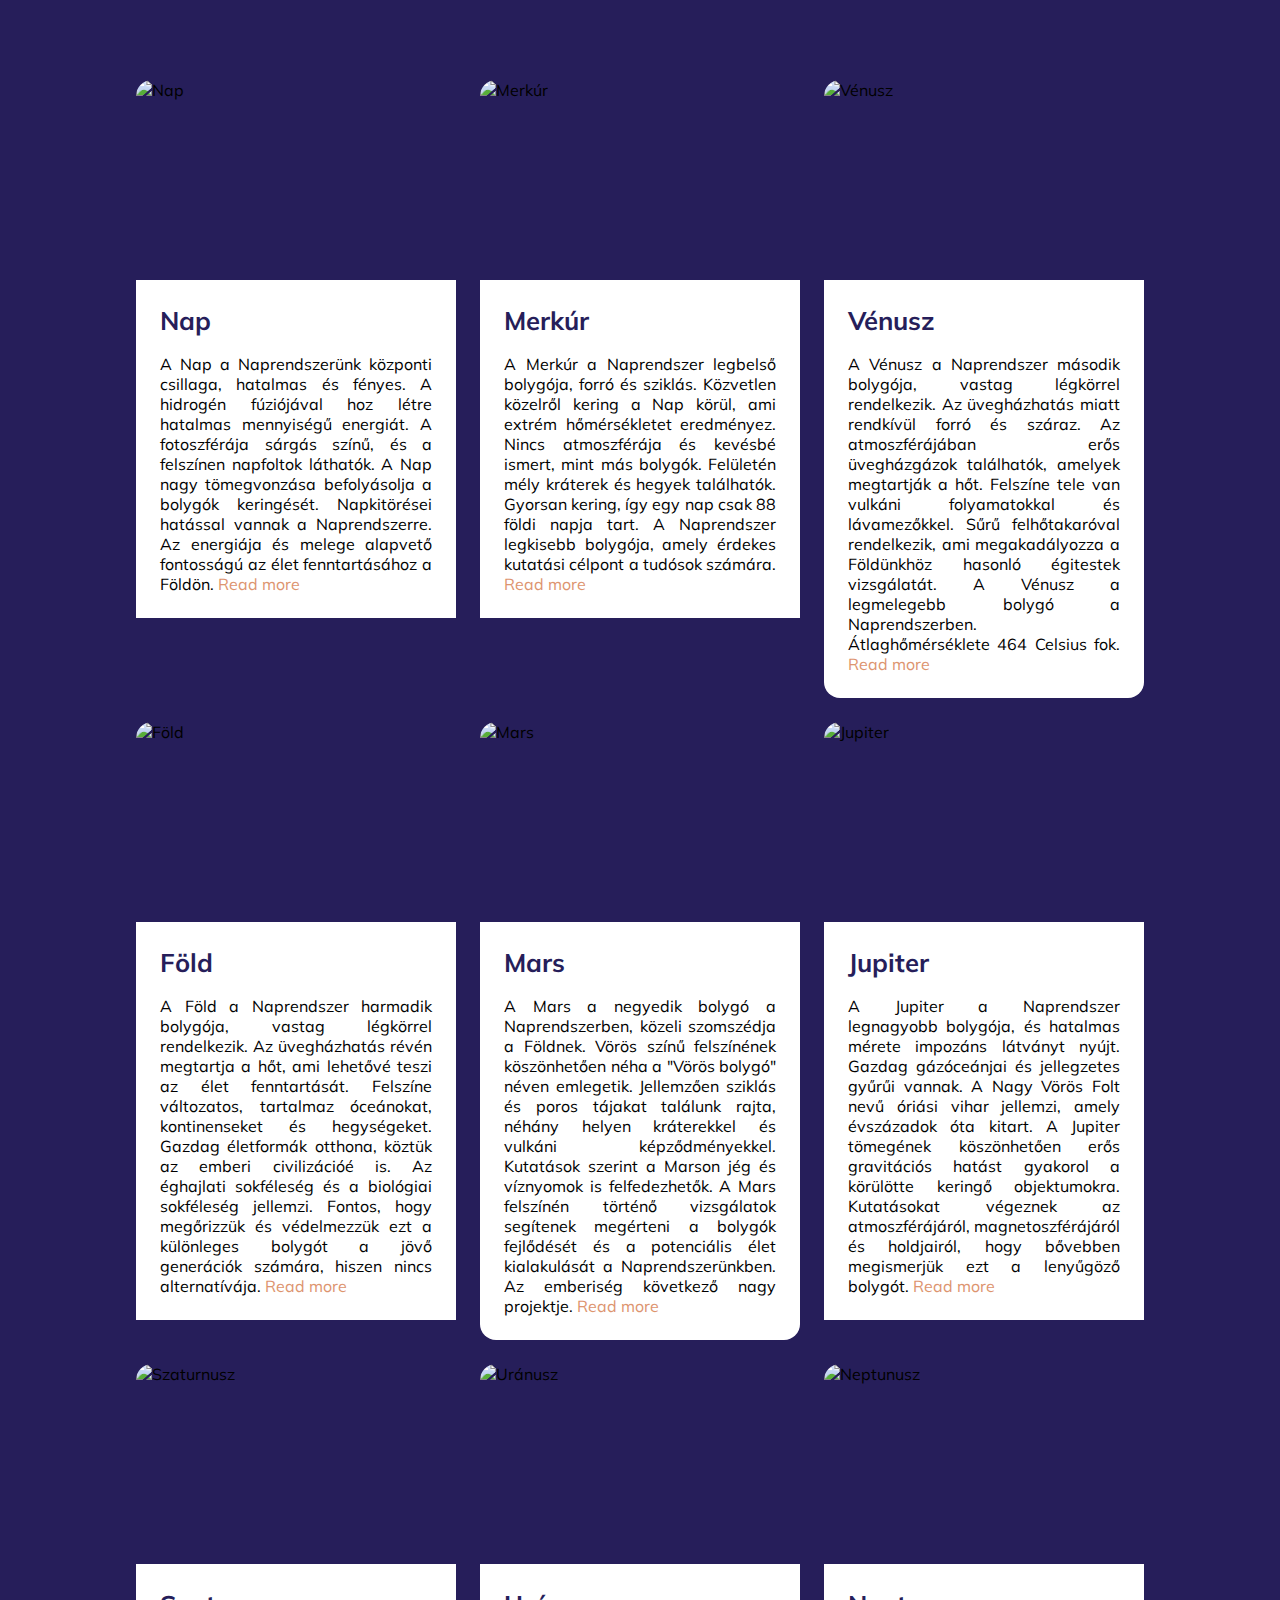
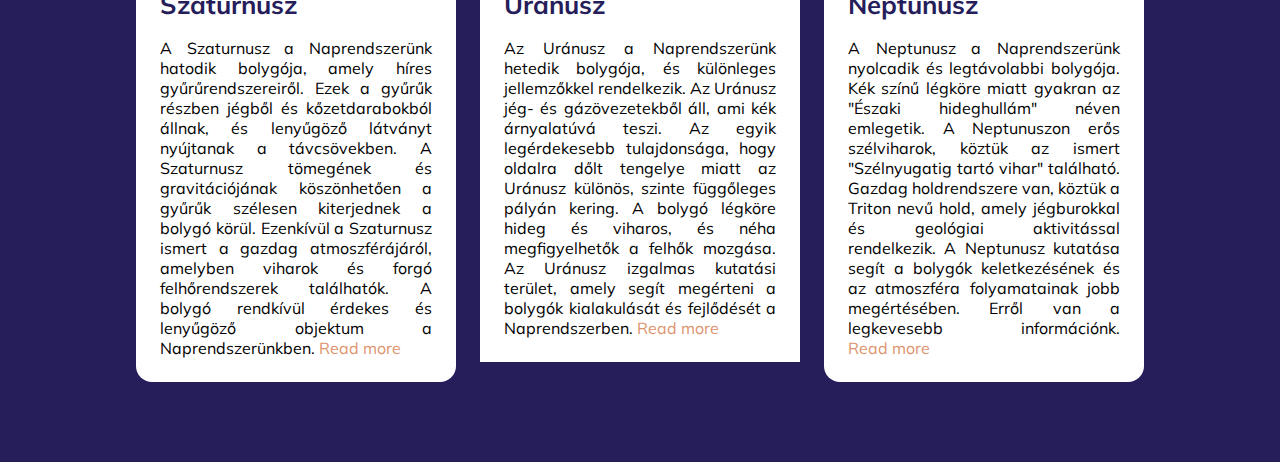
==== index.html @ 2b36724f "Create index.html" ====
<!DOCTYPE html>
<html>
    <header>
        <title>Solar system</title>
        <link rel="stylesheet" href="style.css">
    </header>
    <body>
        <span class="background">
            <span class="centering">
                <section class="articles">
                    <article>
                        <figure>
                            <img
                                src="https://kep.index.hu/1/0/3883/38835/388352/38835281_99ce56747b6bdeb3f0a0439a577ebcbc_wm.jpg"
                                alt="Nap"
                                title="Preview"
                            />
                        </figure>
                        <div class="article-preview">
                            <h2>Nap</h2>
                            <p>
                                A Nap a Naprendszerünk központi csillaga, hatalmas és fényes. A hidrogén fúziójával hoz létre hatalmas mennyiségű energiát. A fotoszférája sárgás színű, és a felszínen napfoltok láthatók. A Nap nagy tömegvonzása befolyásolja a bolygók keringését. Napkitörései hatással vannak a Naprendszerre. Az energiája és melege alapvető fontosságú az élet fenntartásához a Földön.
 
                                <a href="#" class="read-more" title="Read More">
                                    Read more
                                </a>
                            </p>
                        </div>
                    </article>
                    <article>            
                        <figure>
                            <img
                                src="https://assets.4cdn.hu/kraken/7HczKdoTURu61IeyUs.jpeg"
                                alt="Merkúr"
                                title="Preview"
                            />
                        </figure>
                        <div class="article-preview">
                            <h2>Merkúr</h2>
                            <p>
                                A Merkúr a Naprendszer legbelső bolygója, forró és sziklás. Közvetlen közelről kering a Nap körül, ami extrém hőmérsékletet eredményez. Nincs atmoszférája és kevésbé ismert, mint más bolygók. Felületén mély kráterek és hegyek találhatók. Gyorsan kering, így egy nap csak 88 földi napja tart. A Naprendszer legkisebb bolygója, amely érdekes kutatási célpont a tudósok számára.
                                <a href="#" class="read-more" title="Read More">
                                    Read more
                                </a>
                            </p>
                        </div>
                    </article>
                    <!-- more cards here  -->


                    
                    <article>
                        <figure>
                            <img
                                src="https://www.csillagaszat.hu/wp-content/uploads/2019/12/Venus20191211-16.jpg"
                                alt="Vénusz"
                                title="Preview"
                            />
                        </figure>
                        <div class="article-preview">
                            <h2>Vénusz</h2>
                            <p>
                                A Vénusz a Naprendszer második bolygója, vastag légkörrel rendelkezik. Az üvegházhatás miatt rendkívül forró és száraz. Az atmoszférájában erős üvegházgázok találhatók, amelyek megtartják a hőt. Felszíne tele van vulkáni folyamatokkal és lávamezőkkel. Sűrű felhőtakaróval rendelkezik, ami megakadályozza a Földünkhöz hasonló égitestek vizsgálatát. A Vénusz a legmelegebb bolygó a Naprendszerben. Átlaghőmérséklete 464 Celsius fok.
                                <a href="#" class="read-more">
                                    Read more
                                </a>
                            </p>
                        </div>
                    </article>

                    <article>
                        <figure>
                            <img
                                src="https://media.cnn.com/api/v1/images/stellar/prod/220805024945-01-earth-shortest-day-rotation.jpg?c=original"
                                alt="Föld"
                                title="Preview"
                            />
                        </figure>
                        <div class="article-preview">
                            <h2>Föld</h2>
                            <p>
                                A Föld a Naprendszer harmadik bolygója, vastag légkörrel rendelkezik. Az üvegházhatás révén megtartja a hőt, ami lehetővé teszi az élet fenntartását. Felszíne változatos, tartalmaz óceánokat, kontinenseket és hegységeket. Gazdag életformák otthona, köztük az emberi civilizációé is. Az éghajlati sokféleség és a biológiai sokféleség jellemzi. Fontos, hogy megőrizzük és védelmezzük ezt a különleges bolygót a jövő generációk számára, hiszen nincs alternatívája.                                <a href="#" class="read-more">
                                    Read more
                                </a>
                            </p>
                        </div>
                    </article>
                    <article>            
                        <figure>
                            <img
                                src="https://hamuesgyemant.hu/media-library/image.jpg?id=27511304"
                                alt="Mars"
                                title="Preview"
                            />
                        </figure>
                        <div class="article-preview">
                            <h2>Mars</h2>
                            <p>
                                A Mars a negyedik bolygó a Naprendszerben, közeli szomszédja a Földnek. Vörös színű felszínének köszönhetően néha a "Vörös bolygó" néven emlegetik. Jellemzően sziklás és poros tájakat találunk rajta, néhány helyen kráterekkel és vulkáni képződményekkel. Kutatások szerint a Marson jég és víznyomok is felfedezhetők. A Mars felszínén történő vizsgálatok segítenek megérteni a bolygók fejlődését és a potenciális élet kialakulását a Naprendszerünkben. Az emberiség következő nagy projektje.
                                <a href="#" class="read-more">
                                    Read more
                                </a>
                            </p>
                        </div>
                    </article>
                    <article>
                        <figure>
                            <img
                                src="https://cdn.trt.net.tr/images/xlarge/rectangle/d4ff/4411/5c77/58ee3030bc3f9.jpg?time=1686611721"
                                alt="Jupiter"
                                title="Preview"
                            />
                        </figure>
                        <div class="article-preview">
                            <h2>Jupiter</h2>
                            <p>
                                A Jupiter a Naprendszer legnagyobb bolygója, és hatalmas mérete impozáns látványt nyújt. Gazdag gázóceánjai és jellegzetes gyűrűi vannak. A Nagy Vörös Folt nevű óriási vihar jellemzi, amely évszázadok óta kitart. A Jupiter tömegének köszönhetően erős gravitációs hatást gyakorol a körülötte keringő objektumokra. Kutatásokat végeznek az atmoszférájáról, magnetoszférájáról és holdjairól, hogy bővebben megismerjük ezt a lenyűgöző bolygót.
                                <a href="#" class="read-more">
                                    Read more
                                </a>
                            </p>
                        </div>
                    </article>
                    <article>
                        <figure>
                            <img
                                src="https://www.funkidslive.com/wp-content/uploads/2022/10/2w-qwac0mzi.jpg"
                                alt="Szaturnusz"
                                title="Preview"
                            />
                        </figure>
                        <div class="article-preview">
                            <h2>Szaturnusz</h2>
                            <p>
                                A Szaturnusz a Naprendszerünk hatodik bolygója, amely híres gyűrűrendszereiről. Ezek a gyűrűk részben jégből és kőzetdarabokból állnak, és lenyűgöző látványt nyújtanak a távcsövekben. A Szaturnusz tömegének és gravitációjának köszönhetően a gyűrűk szélesen kiterjednek a bolygó körül. Ezenkívül a Szaturnusz ismert a gazdag atmoszférájáról, amelyben viharok és forgó felhőrendszerek találhatók. A bolygó rendkívül érdekes és lenyűgöző objektum a Naprendszerünkben.
                                <a href="#" class="read-more">
                                    Read more
                                </a>
                            </p>
                        </div>
                    </article>
                    <article>            
                        <figure>
                            <img
                                src="https://static01.nyt.com/images/2020/04/07/science/27OBS-URANUS/27TB-URANUS-superJumbo.jpg"
                                alt="Uránusz"
                                title="Preview"
                            />
                        </figure>
                        <div class="article-preview">
                            <h2>Uránusz</h2>
                            <p>
                                Az Uránusz a Naprendszerünk hetedik bolygója, és különleges jellemzőkkel rendelkezik. Az Uránusz jég- és gázövezetekből áll, ami kék árnyalatúvá teszi. Az egyik legérdekesebb tulajdonsága, hogy oldalra dőlt tengelye miatt az Uránusz különös, szinte függőleges pályán kering. A bolygó légköre hideg és viharos, és néha megfigyelhetők a felhők mozgása. Az Uránusz izgalmas kutatási terület, amely segít megérteni a bolygók kialakulását és fejlődését a Naprendszerben.
                                <a href="#" class="read-more">
                                    Read more
                                </a>
                            </p>
                        </div>
                    </article>
                    <article>
                        <figure>
                            <img
                                src="https://media.wired.com/photos/5d04045bde1abfe4e801d054/16:9/w_2127,h_1196,c_limit/Science-Neptune-FA-PIA01492_orig.jpg"
                                alt="Neptunusz"
                                title="Preview"
                            />
                        </figure>
                        <div class="article-preview">
                            <h2>Neptunusz</h2>
                            <p>
                                A Neptunusz a Naprendszerünk nyolcadik és legtávolabbi bolygója. Kék színű légköre miatt gyakran az "Északi hideghullám" néven emlegetik. A Neptunuszon erős szélviharok, köztük az ismert "Szélnyugatig tartó vihar" található. Gazdag holdrendszere van, köztük a Triton nevű hold, amely jégburokkal és geológiai aktivitással rendelkezik. A Neptunusz kutatása segít a bolygók keletkezésének és az atmoszféra folyamatainak jobb megértésében. Erről van a legkevesebb információnk.                                 <a href="#" class="read-more">
                                    Read more
                                </a>
                            </p>
                        </div>
                    </article>


                </section>
            </span>
        </span>
      <style>

        @import url('https://fonts.googleapis.com/css2?family=Mulish&display=swap');

:root {
    --primary: #DD946F ;
    --secondary: #261E5A;
}

* {
    margin: 0;
    padding: 0;
    box-sizing: border-box;
    font-family: Mulish;
    text-align: justify;
}

body {
    background-color: var(--secondary);
}

.background {
    width: 100%;
    display: flex;
    justify-content: center;
    align-items: start;
    padding: 80px 32px;
}
 
.articles {
    display: flex;
    flex-wrap: wrap;
    margin: 0 auto;
    justify-content: center;
    max-width: 1200px;
    gap: 24px;
}
 
.articles article {
    max-width: 320px;
    cursor: pointer;
    position: relative;
    display: block;
    transition: all 0.4s ease-in-out;
    overflow: hidden;
    border-radius: 16px;
}

.articles article a {
    display: inline-flex;
    color: var(--primary);
    text-decoration: none;
}


.articles article h2 {
    margin: 0 0 18px 0;
    font-size: 1.6rem;
    color: var(--secondary);
    transition: color 0.3s ease-out;
}
  
  
.articles article img {
    max-width: 100%;
    transform-origin: center;
    transition: transform 0.4s ease-in-out;
}
  
.article-preview {
    padding: 24px;
    background: white;
}

.articles figure {
    width: 100%;
    height: 200px;
    overflow: hidden;
}

.articles figure img {
    height: 100%;
    aspect-ratio: 16 / 9;
    overflow: hidden;
    object-fit: cover;
}

.articles article:hover img {
    transform: scale(1.5); 
}
      </style>
    </body>
</html>
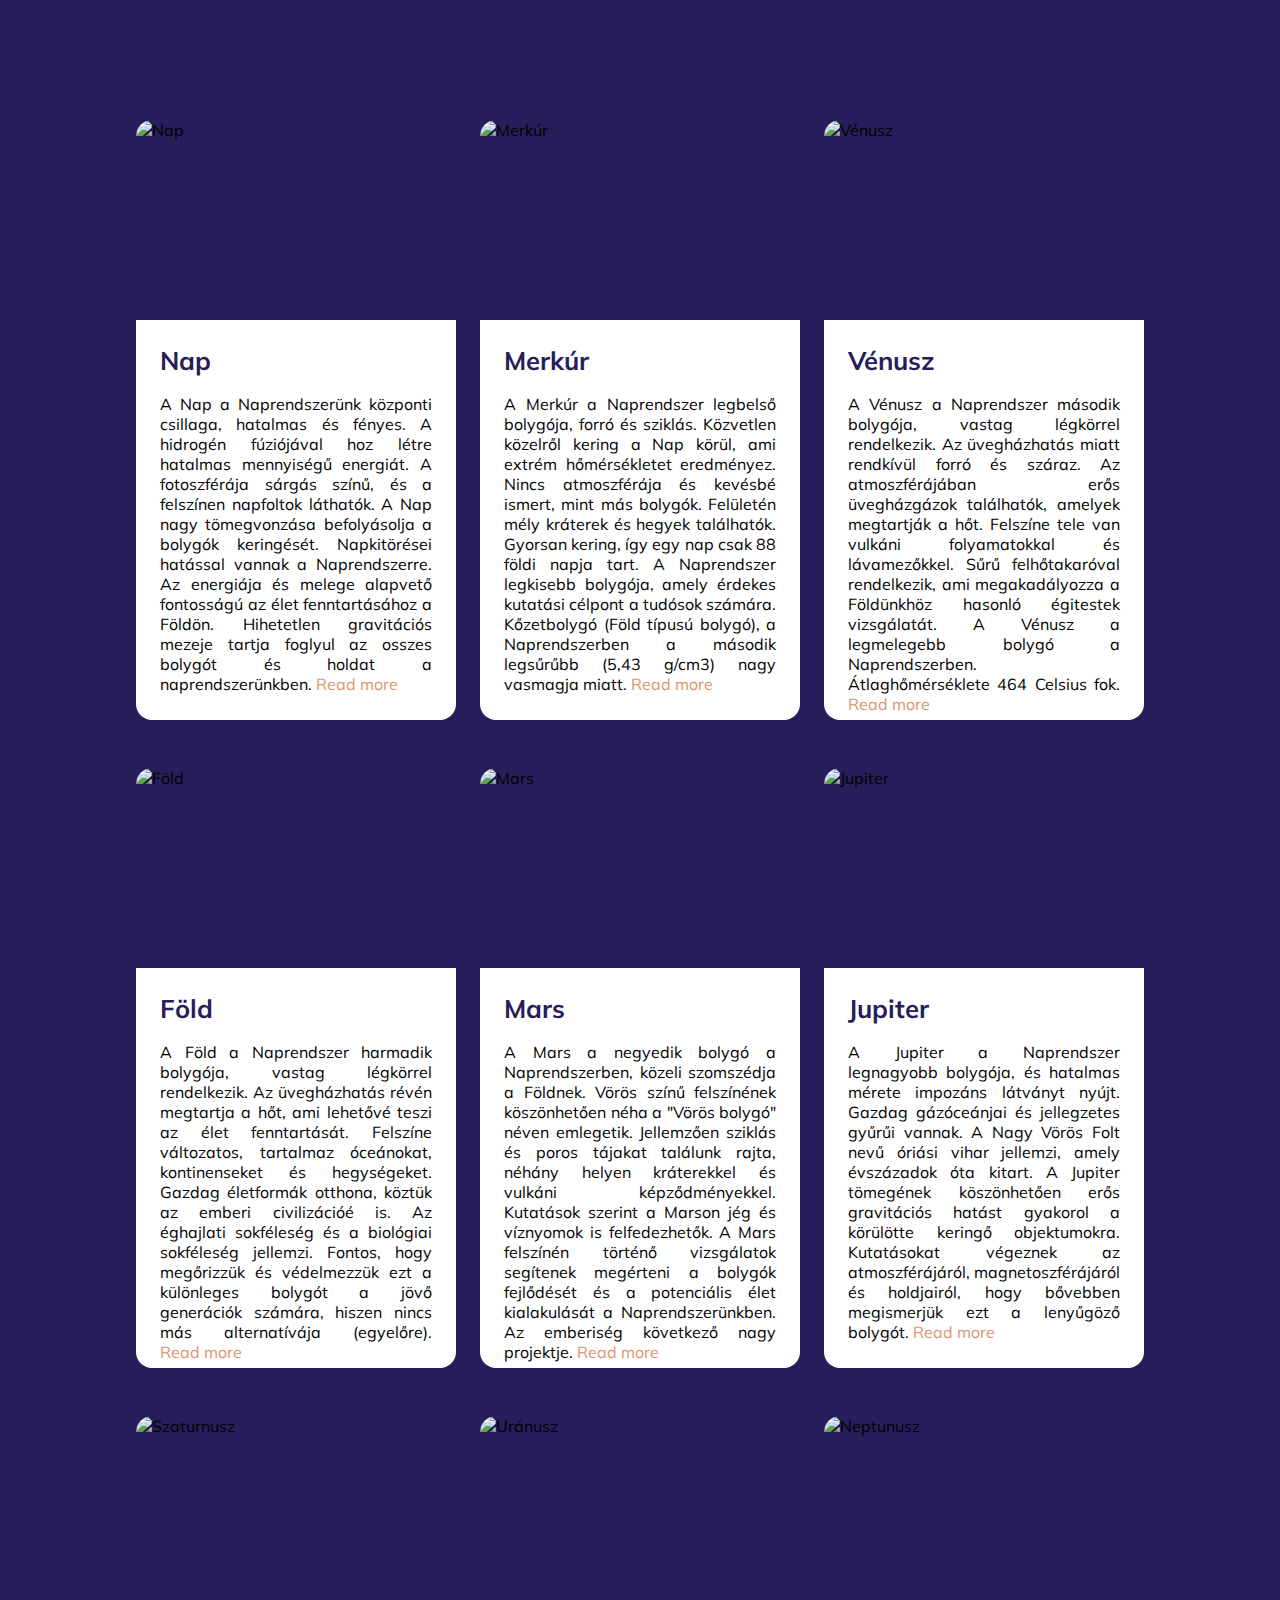
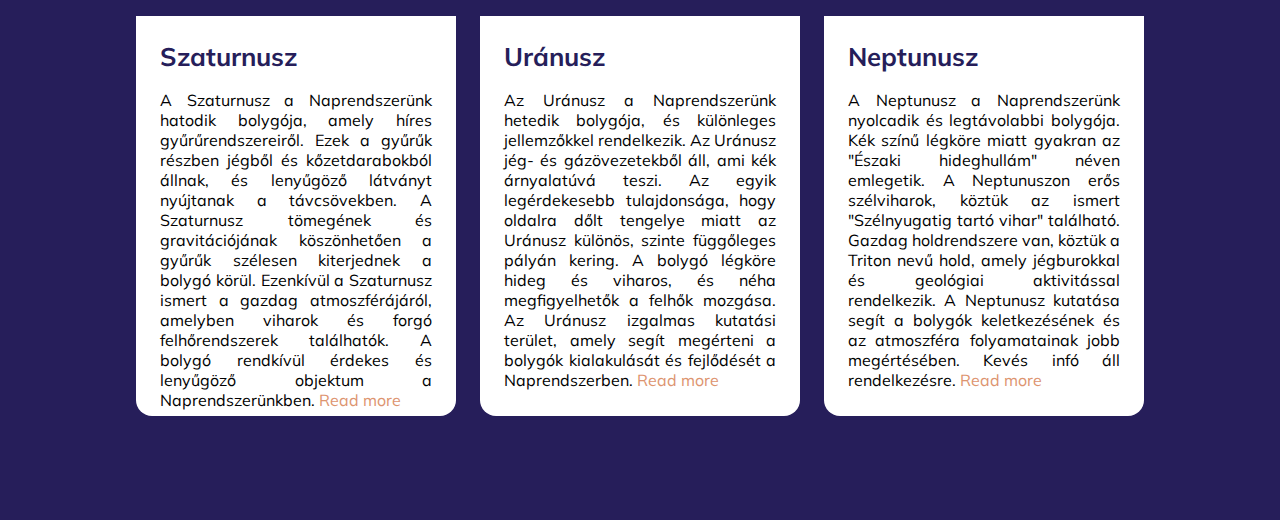
==== commit c620fb3c: "refresh" ====
--- a/index.html
+++ b/index.html
@@ -1,274 +1,127 @@
 <!DOCTYPE html>
-<html>
+<html lang="hun">
+<head>
+    <title>Solar system</title>
+    <link rel="stylesheet" href="style.css">
+    <meta charset="utf-8">
+</head>
+<body>
     <header>
-        <title>Solar system</title>
-        <link rel="stylesheet" href="style.css">
+         <!-- <h1>Naprendszer </h1> -->
     </header>
-    <body>
-        <span class="background">
-            <span class="centering">
-                <section class="articles">
-                    <article>
-                        <figure>
-                            <img
-                                src="https://kep.index.hu/1/0/3883/38835/388352/38835281_99ce56747b6bdeb3f0a0439a577ebcbc_wm.jpg"
-                                alt="Nap"
-                                title="Preview"
-                            />
-                        </figure>
-                        <div class="article-preview">
-                            <h2>Nap</h2>
-                            <p>
-                                A Nap a Naprendszerünk központi csillaga, hatalmas és fényes. A hidrogén fúziójával hoz létre hatalmas mennyiségű energiát. A fotoszférája sárgás színű, és a felszínen napfoltok láthatók. A Nap nagy tömegvonzása befolyásolja a bolygók keringését. Napkitörései hatással vannak a Naprendszerre. Az energiája és melege alapvető fontosságú az élet fenntartásához a Földön.
- 
-                                <a href="#" class="read-more" title="Read More">
-                                    Read more
-                                </a>
-                            </p>
-                        </div>
-                    </article>
-                    <article>            
-                        <figure>
-                            <img
-                                src="https://assets.4cdn.hu/kraken/7HczKdoTURu61IeyUs.jpeg"
-                                alt="Merkúr"
-                                title="Preview"
-                            />
-                        </figure>
-                        <div class="article-preview">
-                            <h2>Merkúr</h2>
-                            <p>
-                                A Merkúr a Naprendszer legbelső bolygója, forró és sziklás. Közvetlen közelről kering a Nap körül, ami extrém hőmérsékletet eredményez. Nincs atmoszférája és kevésbé ismert, mint más bolygók. Felületén mély kráterek és hegyek találhatók. Gyorsan kering, így egy nap csak 88 földi napja tart. A Naprendszer legkisebb bolygója, amely érdekes kutatási célpont a tudósok számára.
-                                <a href="#" class="read-more" title="Read More">
-                                    Read more
-                                </a>
-                            </p>
-                        </div>
-                    </article>
-                    <!-- more cards here  -->
-
-
-                    
-                    <article>
-                        <figure>
-                            <img
-                                src="https://www.csillagaszat.hu/wp-content/uploads/2019/12/Venus20191211-16.jpg"
-                                alt="Vénusz"
-                                title="Preview"
-                            />
-                        </figure>
-                        <div class="article-preview">
-                            <h2>Vénusz</h2>
-                            <p>
-                                A Vénusz a Naprendszer második bolygója, vastag légkörrel rendelkezik. Az üvegházhatás miatt rendkívül forró és száraz. Az atmoszférájában erős üvegházgázok találhatók, amelyek megtartják a hőt. Felszíne tele van vulkáni folyamatokkal és lávamezőkkel. Sűrű felhőtakaróval rendelkezik, ami megakadályozza a Földünkhöz hasonló égitestek vizsgálatát. A Vénusz a legmelegebb bolygó a Naprendszerben. Átlaghőmérséklete 464 Celsius fok.
-                                <a href="#" class="read-more">
-                                    Read more
-                                </a>
-                            </p>
-                        </div>
-                    </article>
-
-                    <article>
-                        <figure>
-                            <img
-                                src="https://media.cnn.com/api/v1/images/stellar/prod/220805024945-01-earth-shortest-day-rotation.jpg?c=original"
-                                alt="Föld"
-                                title="Preview"
-                            />
-                        </figure>
-                        <div class="article-preview">
-                            <h2>Föld</h2>
-                            <p>
-                                A Föld a Naprendszer harmadik bolygója, vastag légkörrel rendelkezik. Az üvegházhatás révén megtartja a hőt, ami lehetővé teszi az élet fenntartását. Felszíne változatos, tartalmaz óceánokat, kontinenseket és hegységeket. Gazdag életformák otthona, köztük az emberi civilizációé is. Az éghajlati sokféleség és a biológiai sokféleség jellemzi. Fontos, hogy megőrizzük és védelmezzük ezt a különleges bolygót a jövő generációk számára, hiszen nincs alternatívája.                                <a href="#" class="read-more">
-                                    Read more
-                                </a>
-                            </p>
-                        </div>
-                    </article>
-                    <article>            
-                        <figure>
-                            <img
-                                src="https://hamuesgyemant.hu/media-library/image.jpg?id=27511304"
-                                alt="Mars"
-                                title="Preview"
-                            />
-                        </figure>
-                        <div class="article-preview">
-                            <h2>Mars</h2>
-                            <p>
-                                A Mars a negyedik bolygó a Naprendszerben, közeli szomszédja a Földnek. Vörös színű felszínének köszönhetően néha a "Vörös bolygó" néven emlegetik. Jellemzően sziklás és poros tájakat találunk rajta, néhány helyen kráterekkel és vulkáni képződményekkel. Kutatások szerint a Marson jég és víznyomok is felfedezhetők. A Mars felszínén történő vizsgálatok segítenek megérteni a bolygók fejlődését és a potenciális élet kialakulását a Naprendszerünkben. Az emberiség következő nagy projektje.
-                                <a href="#" class="read-more">
-                                    Read more
-                                </a>
-                            </p>
-                        </div>
-                    </article>
-                    <article>
-                        <figure>
-                            <img
-                                src="https://cdn.trt.net.tr/images/xlarge/rectangle/d4ff/4411/5c77/58ee3030bc3f9.jpg?time=1686611721"
-                                alt="Jupiter"
-                                title="Preview"
-                            />
-                        </figure>
-                        <div class="article-preview">
-                            <h2>Jupiter</h2>
-                            <p>
-                                A Jupiter a Naprendszer legnagyobb bolygója, és hatalmas mérete impozáns látványt nyújt. Gazdag gázóceánjai és jellegzetes gyűrűi vannak. A Nagy Vörös Folt nevű óriási vihar jellemzi, amely évszázadok óta kitart. A Jupiter tömegének köszönhetően erős gravitációs hatást gyakorol a körülötte keringő objektumokra. Kutatásokat végeznek az atmoszférájáról, magnetoszférájáról és holdjairól, hogy bővebben megismerjük ezt a lenyűgöző bolygót.
-                                <a href="#" class="read-more">
-                                    Read more
-                                </a>
-                            </p>
-                        </div>
-                    </article>
-                    <article>
-                        <figure>
-                            <img
-                                src="https://www.funkidslive.com/wp-content/uploads/2022/10/2w-qwac0mzi.jpg"
-                                alt="Szaturnusz"
-                                title="Preview"
-                            />
-                        </figure>
-                        <div class="article-preview">
-                            <h2>Szaturnusz</h2>
-                            <p>
-                                A Szaturnusz a Naprendszerünk hatodik bolygója, amely híres gyűrűrendszereiről. Ezek a gyűrűk részben jégből és kőzetdarabokból állnak, és lenyűgöző látványt nyújtanak a távcsövekben. A Szaturnusz tömegének és gravitációjának köszönhetően a gyűrűk szélesen kiterjednek a bolygó körül. Ezenkívül a Szaturnusz ismert a gazdag atmoszférájáról, amelyben viharok és forgó felhőrendszerek találhatók. A bolygó rendkívül érdekes és lenyűgöző objektum a Naprendszerünkben.
-                                <a href="#" class="read-more">
-                                    Read more
-                                </a>
-                            </p>
-                        </div>
-                    </article>
-                    <article>            
-                        <figure>
-                            <img
-                                src="https://static01.nyt.com/images/2020/04/07/science/27OBS-URANUS/27TB-URANUS-superJumbo.jpg"
-                                alt="Uránusz"
-                                title="Preview"
-                            />
-                        </figure>
-                        <div class="article-preview">
-                            <h2>Uránusz</h2>
-                            <p>
-                                Az Uránusz a Naprendszerünk hetedik bolygója, és különleges jellemzőkkel rendelkezik. Az Uránusz jég- és gázövezetekből áll, ami kék árnyalatúvá teszi. Az egyik legérdekesebb tulajdonsága, hogy oldalra dőlt tengelye miatt az Uránusz különös, szinte függőleges pályán kering. A bolygó légköre hideg és viharos, és néha megfigyelhetők a felhők mozgása. Az Uránusz izgalmas kutatási terület, amely segít megérteni a bolygók kialakulását és fejlődését a Naprendszerben.
-                                <a href="#" class="read-more">
-                                    Read more
-                                </a>
-                            </p>
-                        </div>
-                    </article>
-                    <article>
-                        <figure>
-                            <img
-                                src="https://media.wired.com/photos/5d04045bde1abfe4e801d054/16:9/w_2127,h_1196,c_limit/Science-Neptune-FA-PIA01492_orig.jpg"
-                                alt="Neptunusz"
-                                title="Preview"
-                            />
-                        </figure>
-                        <div class="article-preview">
-                            <h2>Neptunusz</h2>
-                            <p>
-                                A Neptunusz a Naprendszerünk nyolcadik és legtávolabbi bolygója. Kék színű légköre miatt gyakran az "Északi hideghullám" néven emlegetik. A Neptunuszon erős szélviharok, köztük az ismert "Szélnyugatig tartó vihar" található. Gazdag holdrendszere van, köztük a Triton nevű hold, amely jégburokkal és geológiai aktivitással rendelkezik. A Neptunusz kutatása segít a bolygók keletkezésének és az atmoszféra folyamatainak jobb megértésében. Erről van a legkevesebb információnk.                                 <a href="#" class="read-more">
-                                    Read more
-                                </a>
-                            </p>
-                        </div>
-                    </article>
-
-
-                </section>
-            </span>
-        </span>
-      <style>
-
-        @import url('https://fonts.googleapis.com/css2?family=Mulish&display=swap');
-
-:root {
-    --primary: #DD946F ;
-    --secondary: #261E5A;
-}
-
-* {
-    margin: 0;
-    padding: 0;
-    box-sizing: border-box;
-    font-family: Mulish;
-    text-align: justify;
-}
-
-body {
-    background-color: var(--secondary);
-}
-
-.background {
-    width: 100%;
-    display: flex;
-    justify-content: center;
-    align-items: start;
-    padding: 80px 32px;
-}
- 
-.articles {
-    display: flex;
-    flex-wrap: wrap;
-    margin: 0 auto;
-    justify-content: center;
-    max-width: 1200px;
-    gap: 24px;
-}
- 
-.articles article {
-    max-width: 320px;
-    cursor: pointer;
-    position: relative;
-    display: block;
-    transition: all 0.4s ease-in-out;
-    overflow: hidden;
-    border-radius: 16px;
-}
-
-.articles article a {
-    display: inline-flex;
-    color: var(--primary);
-    text-decoration: none;
-}
-
-
-.articles article h2 {
-    margin: 0 0 18px 0;
-    font-size: 1.6rem;
-    color: var(--secondary);
-    transition: color 0.3s ease-out;
-}
-  
-  
-.articles article img {
-    max-width: 100%;
-    transform-origin: center;
-    transition: transform 0.4s ease-in-out;
-}
-  
-.article-preview {
-    padding: 24px;
-    background: white;
-}
-
-.articles figure {
-    width: 100%;
-    height: 200px;
-    overflow: hidden;
-}
-
-.articles figure img {
-    height: 100%;
-    aspect-ratio: 16 / 9;
-    overflow: hidden;
-    object-fit: cover;
-}
-
-.articles article:hover img {
-    transform: scale(1.5); 
-}
-      </style>
-    </body>
+    <div class="background">
+        <div class="centering">
+            <section class="articles">
+                <article>
+                    <figure>
+                        <img src="https://kep.index.hu/1/0/3883/38835/388352/38835281_99ce56747b6bdeb3f0a0439a577ebcbc_wm.jpg" alt="Nap" title="Preview">
+                    </figure>
+                    <div class="article-preview" >
+                        <h2>Nap</h2>
+                        <p>
+                            A Nap a Naprendszerünk központi csillaga, hatalmas és fényes. A hidrogén fúziójával hoz létre hatalmas mennyiségű energiát. A fotoszférája sárgás színű, és a felszínen napfoltok láthatók. A Nap nagy tömegvonzása befolyásolja a bolygók keringését. Napkitörései hatással vannak a Naprendszerre. Az energiája és melege alapvető fontosságú az élet fenntartásához a Földön. Hihetetlen gravitációs mezeje tartja foglyul az osszes bolygót és holdat a naprendszerünkben.
+                            <a href="#" class="read-more" title="Read More">Read more</a>
+                        </p>
+                    </div>
+                </article>
+                <article>
+                    <figure>
+                        <img src="https://assets.4cdn.hu/kraken/7HczKdoTURu61IeyUs.jpeg" alt="Merkúr" title="Preview">
+                    </figure>
+                    <div class="article-preview">
+                        <h2>Merkúr</h2>
+                        <p>
+                            A Merkúr a Naprendszer legbelső bolygója, forró és sziklás. Közvetlen közelről kering a Nap körül, ami extrém hőmérsékletet eredményez. Nincs atmoszférája és kevésbé ismert, mint más bolygók. Felületén mély kráterek és hegyek találhatók. Gyorsan kering, így egy nap csak 88 földi napja tart. A Naprendszer legkisebb bolygója, amely érdekes kutatási célpont a tudósok számára. Kőzetbolygó (Föld típusú bolygó), a Naprendszerben a második legsűrűbb (5,43 g/cm3) nagy vasmagja miatt. 
+                            <a href="#" class="read-more" title="Read More">Read more</a>
+                        </p>
+                    </div>
+                </article>
+                <article>
+                    <figure>
+                        <img src="https://www.csillagaszat.hu/wp-content/uploads/2019/12/Venus20191211-16.jpg" alt="Vénusz" title="Preview">
+                    </figure>
+                    <div class="article-preview">
+                        <h2>Vénusz</h2>
+                        <p>
+                            A Vénusz a Naprendszer második bolygója, vastag légkörrel rendelkezik. Az üvegházhatás miatt rendkívül forró és száraz. Az atmoszférájában erős üvegházgázok találhatók, amelyek megtartják a hőt. Felszíne tele van vulkáni folyamatokkal és lávamezőkkel. Sűrű felhőtakaróval rendelkezik, ami megakadályozza a Földünkhöz hasonló égitestek vizsgálatát. A Vénusz a legmelegebb bolygó a Naprendszerben. Átlaghőmérséklete 464 Celsius fok.
+                            <a href="#" class="read-more" title="Read More">Read more</a>
+                        </p>
+                    </div>
+                </article>
+                <article>
+                    <figure>
+                        <img src="https://media.cnn.com/api/v1/images/stellar/prod/220805024945-01-earth-shortest-day-rotation.jpg?c=original" alt="Föld" title="Preview">
+                    </figure>
+                    <div class="article-preview">
+                        <h2>Föld</h2>
+                        <p>
+                            A Föld a Naprendszer harmadik bolygója, vastag légkörrel rendelkezik. Az üvegházhatás révén megtartja a hőt, ami lehetővé teszi az élet fenntartását. Felszíne változatos, tartalmaz óceánokat, kontinenseket és hegységeket. Gazdag életformák otthona, köztük az emberi civilizációé is. Az éghajlati sokféleség és a biológiai sokféleség jellemzi. Fontos, hogy megőrizzük és védelmezzük ezt a különleges bolygót a jövő generációk számára, hiszen nincs más alternatívája (egyelőre).
+                            <a href="#" class="read-more" title="Read More">Read more</a>
+                        </p>
+                    </div>
+                </article>
+                <article>
+                    <figure>
+                        <img src="https://hamuesgyemant.hu/media-library/image.jpg?id=27511304" alt="Mars" title="Preview">
+                    </figure>
+                    <div class="article-preview">
+                        <h2>Mars</h2>
+                        <p>
+                            A Mars a negyedik bolygó a Naprendszerben, közeli szomszédja a Földnek. Vörös színű felszínének köszönhetően néha a "Vörös bolygó" néven emlegetik. Jellemzően sziklás és poros tájakat találunk rajta, néhány helyen kráterekkel és vulkáni képződményekkel. Kutatások szerint a Marson jég és víznyomok is felfedezhetők. A Mars felszínén történő vizsgálatok segítenek megérteni a bolygók fejlődését és a potenciális élet kialakulását a Naprendszerünkben. Az emberiség következő nagy projektje.
+                            <a href="#" class="read-more" title="Read More">Read more</a>
+                        </p>
+                    </div>
+                </article>
+                <article>
+                    <figure>
+                        <img src="https://cdn.trt.net.tr/images/xlarge/rectangle/d4ff/4411/5c77/58ee3030bc3f9.jpg?time=1686611721" alt="Jupiter" title="Preview">
+                    </figure>
+                    <div class="article-preview">
+                        <h2>Jupiter</h2>
+                        <p>
+                            A Jupiter a Naprendszer legnagyobb bolygója, és hatalmas mérete impozáns látványt nyújt. Gazdag gázóceánjai és jellegzetes gyűrűi vannak. A Nagy Vörös Folt nevű óriási vihar jellemzi, amely évszázadok óta kitart. A Jupiter tömegének köszönhetően erős gravitációs hatást gyakorol a körülötte keringő objektumokra. Kutatásokat végeznek az atmoszférájáról, magnetoszférájáról és holdjairól, hogy bővebben megismerjük ezt a lenyűgöző bolygót.
+                            <a href="#" class="read-more" title="Read More">Read more</a>
+                        </p>
+                    </div>
+                </article>
+                <article>
+                    <figure>
+                        <img src="https://www.funkidslive.com/wp-content/uploads/2022/10/2w-qwac0mzi.jpg" alt="Szaturnusz" title="Preview">
+                    </figure>
+                    <div class="article-preview">
+                        <h2>Szaturnusz</h2>
+                        <p>
+                            A Szaturnusz a Naprendszerünk hatodik bolygója, amely híres gyűrűrendszereiről. Ezek a gyűrűk részben jégből és kőzetdarabokból állnak, és lenyűgöző látványt nyújtanak a távcsövekben. A Szaturnusz tömegének és gravitációjának köszönhetően a gyűrűk szélesen kiterjednek a bolygó körül. Ezenkívül a Szaturnusz ismert a gazdag atmoszférájáról, amelyben viharok és forgó felhőrendszerek találhatók. A bolygó rendkívül érdekes és lenyűgöző objektum a Naprendszerünkben.
+                            <a href="#" class="read-more" title="Read More">Read more</a>
+                        </p>
+                    </div>
+                </article>
+                <article>
+                    <figure>
+                        <img src="https://static01.nyt.com/images/2020/04/07/science/27OBS-URANUS/27TB-URANUS-superJumbo.jpg" alt="Uránusz" title="Preview">
+                    </figure>
+                    <div class="article-preview">
+                        <h2>Uránusz</h2>
+                        <p>
+                            Az Uránusz a Naprendszerünk hetedik bolygója, és különleges jellemzőkkel rendelkezik. Az Uránusz jég- és gázövezetekből áll, ami kék árnyalatúvá teszi. Az egyik legérdekesebb tulajdonsága, hogy oldalra dőlt tengelye miatt az Uránusz különös, szinte függőleges pályán kering. A bolygó légköre hideg és viharos, és néha megfigyelhetők a felhők mozgása. Az Uránusz izgalmas kutatási terület, amely segít megérteni a bolygók kialakulását és fejlődését a Naprendszerben.
+                            <a href="#" class="read-more" title="Read More">Read more</a>
+                        </p>
+                    </div>
+                </article>
+                <article>
+                    <figure>
+                        <img src="https://media.wired.com/photos/5d04045bde1abfe4e801d054/16:9/w_2127,h_1196,c_limit/Science-Neptune-FA-PIA01492_orig.jpg" alt="Neptunusz" title="Preview">
+                    </figure>
+                    <div class="article-preview">
+                        <h2>Neptunusz</h2>
+                        <p>
+                            A Neptunusz a Naprendszerünk nyolcadik és legtávolabbi bolygója. Kék színű légköre miatt gyakran az "Északi hideghullám" néven emlegetik. A Neptunuszon erős szélviharok, köztük az ismert "Szélnyugatig tartó vihar" található. Gazdag holdrendszere van, köztük a Triton nevű hold, amely jégburokkal és geológiai aktivitással rendelkezik. A Neptunusz kutatása segít a bolygók keletkezésének és az atmoszféra folyamatainak jobb megértésében. Kevés infó áll rendelkezésre.
+                            <a href="#" class="read-more" title="Read More">Read more</a>
+                        </p>
+                    </div>
+                </article>
+            </section>
+        </div>
+    </div>
+</body>
 </html>
--- a/style.css
+++ b/style.css
@@ -0,0 +1,103 @@
+@import url('https://fonts.googleapis.com/css2?family=Mulish&display=swap');
+
+:root {
+    --primary: #DD946F;
+    --secondary: #261E5A;
+}
+
+* {
+    margin: 0;
+    padding: 0;
+    box-sizing: border-box;
+    font-family: 'Mulish', sans-serif;
+    text-align: justify;
+}
+
+body {
+    background-color: var(--secondary);
+}
+
+.background {
+    width: 100%;
+    display: flex;
+    justify-content: center;
+    align-items: start;
+    padding: 80px 32px;
+}
+
+.centering {
+    width: 100%;
+    max-width: 1200px;
+}
+
+.articles {
+    display: flex;
+    flex-wrap: wrap;
+    justify-content: center;
+    gap: 24px;
+    margin-top: 40px;
+}
+
+.articles article {
+    width: 320px;
+    cursor: pointer;
+    position: relative;
+    display: block;
+    transition: all 0.4s ease-in-out;
+    overflow: hidden;
+    border-radius: 16px;
+    margin-bottom: 24px;
+}
+
+.articles article a {
+    display: inline-flex;
+    color: var(--primary);
+    text-decoration: none;
+}
+
+.articles article h2 {
+    margin: 0 0 18px 0;
+    font-size: 1.6rem;
+    color: var(--secondary);
+    transition: color 0.3s ease-out;
+}
+
+.articles article img {
+    max-width: 100%;
+    transform-origin: center;
+    transition: transform 0.4s ease-in-out;
+}
+
+.article-preview {
+    padding: 24px;
+    background: white;
+}
+
+.articles figure {
+    width: 100%;
+    height: 200px;
+    overflow: hidden;
+}
+
+.articles figure img {
+    height: 100%;
+    aspect-ratio: 16 / 9;
+    overflow: hidden;
+    object-fit: cover;
+}
+
+.articles article:hover img {
+    transform: scale(1.5);
+}
+
+.centering {
+    width: 100%;
+    max-width: 1200px;
+    margin: 0 auto; /* Adj hozzá ezt a sort a középre igazításhoz */
+}
+
+.article-preview {
+    padding: 24px;
+    background: white;
+    height: 400px; /* Adj hozzá ezt a sort a cikk magasságának beállításához */
+}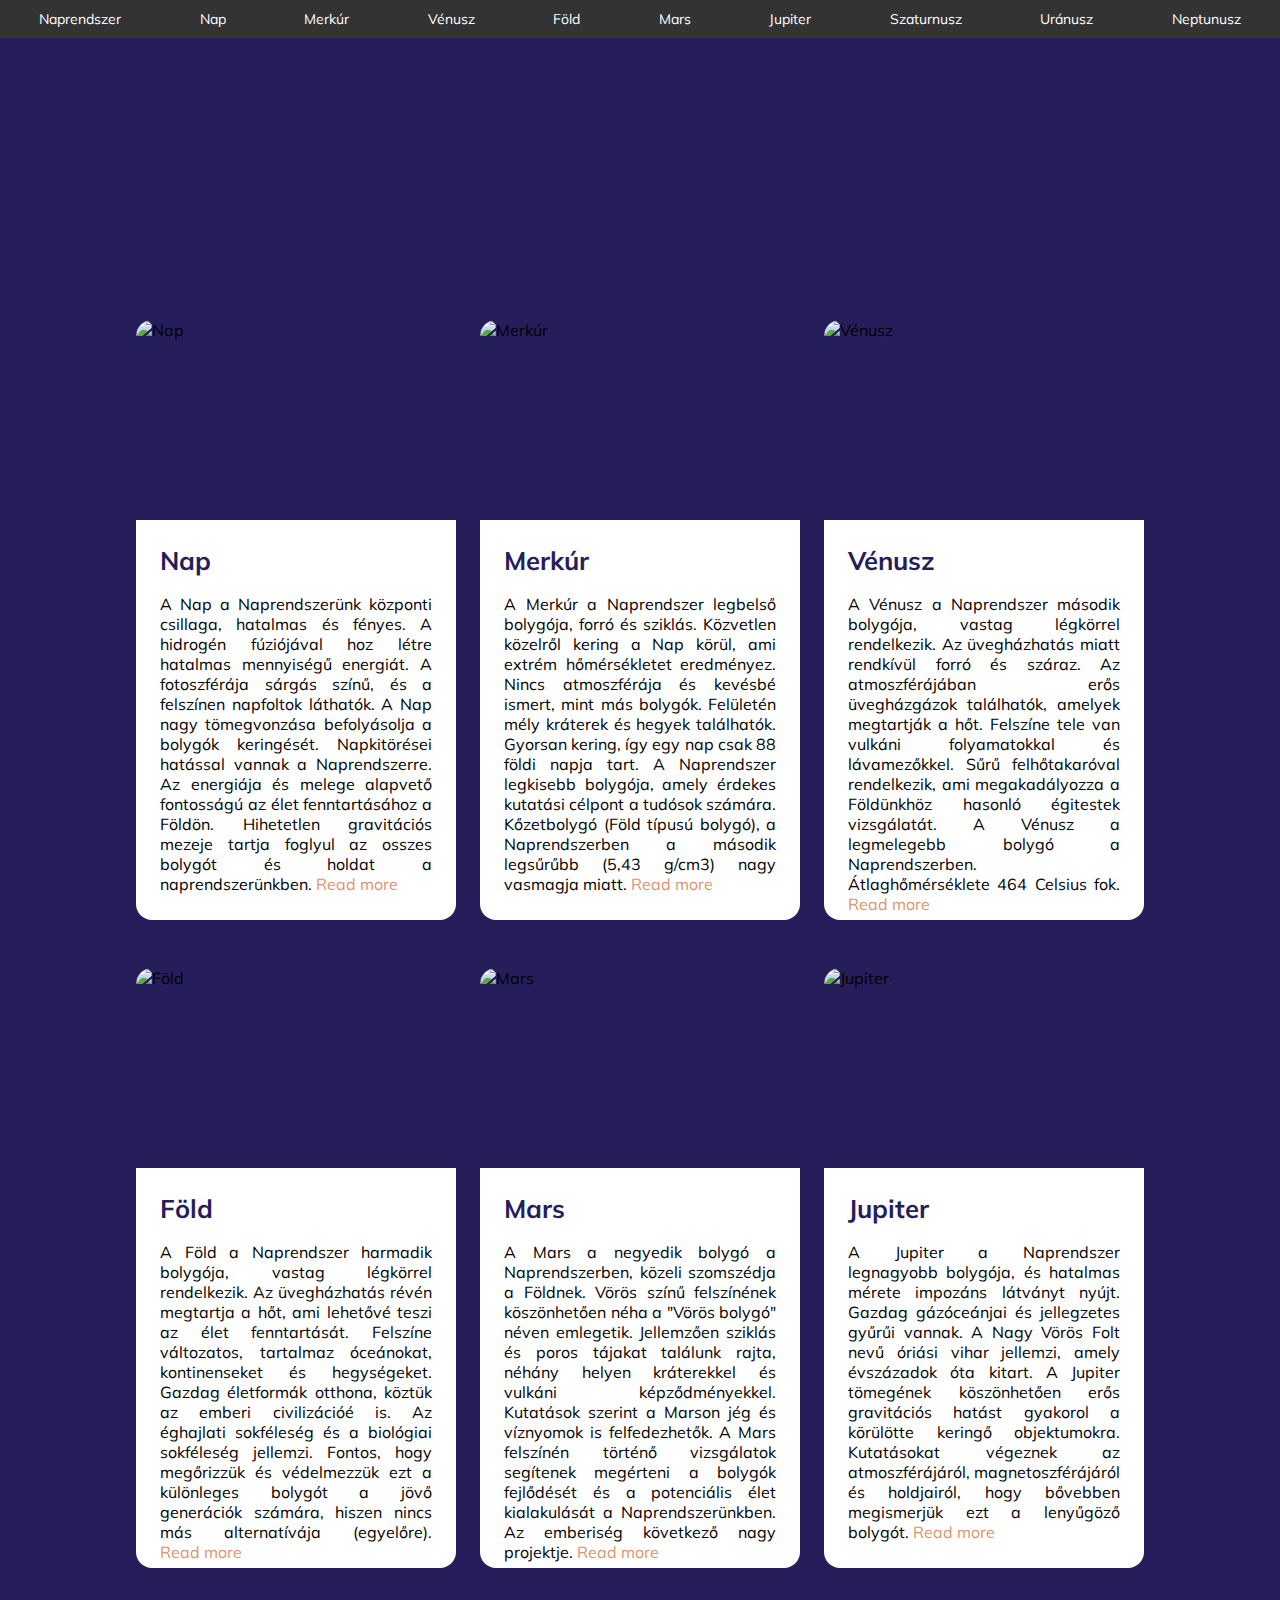
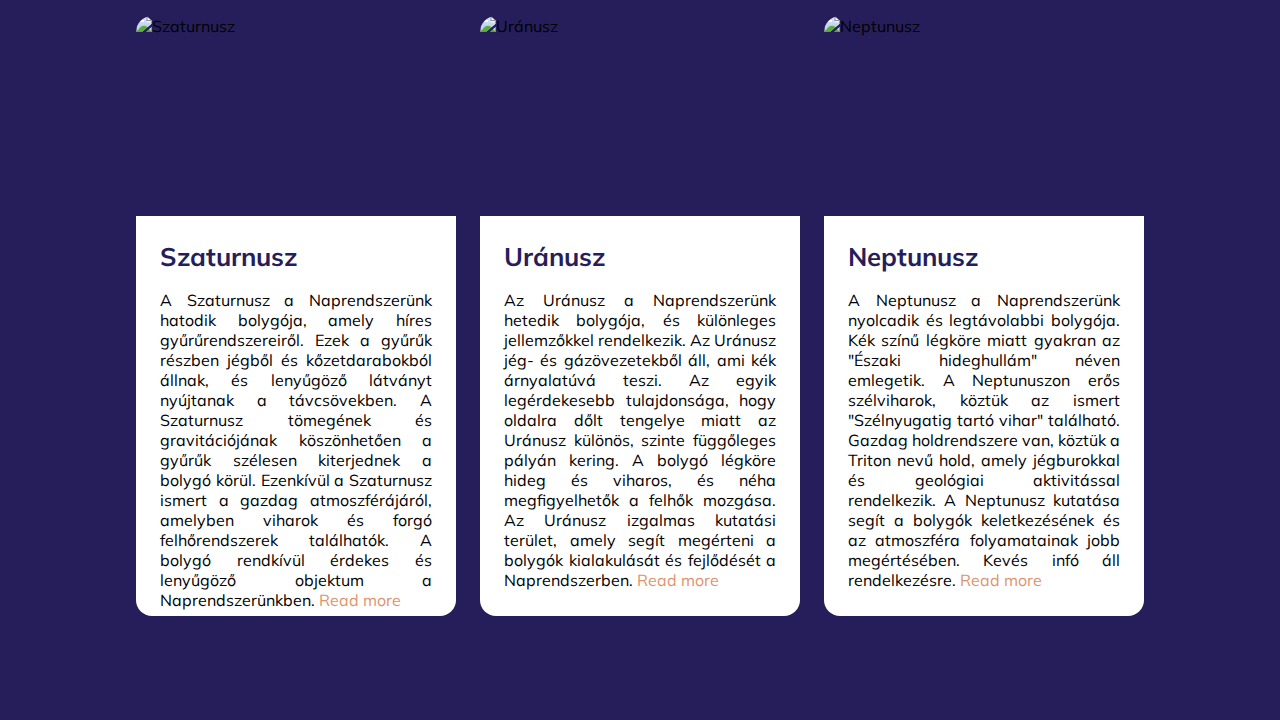
==== commit 049d0e83: "asd" ====
--- a/index.html
+++ b/index.html
@@ -6,8 +6,41 @@
     <meta charset="utf-8">
 </head>
 <body>
+ <!-- navigációs bar -->
+<nav class="sticky-nav">
+    <a href="index.html">Naprendszer</a>
+    <a href="nap.html">Nap</a>
+    <a href="merkur.html">Merkúr</a>
+    <a href="venusz.html">Vénusz</a>
+    <a href="fold.html">Föld</a>
+    <a href="mars.html">Mars</a>
+    <a href="jupiter.html">Jupiter</a>
+    <a href="szaturnusz.html">Szaturnusz</a>
+    <a href="uranusz.html">Uránusz</a>
+    <a href="neptunusz.html">Neptunusz</a>
+    
+  </nav>
+  
+  <div class="universe-wrapper">
+    <!-- További tartalom -->
+  </div> 
+  
+   <!-- navigációs bar  vége-->
+   
+  
+  <header>
+        <!-- <h1>Naprendszer </h1> -->
+    </header>
+    <div class="background">
+        <div class="centering">
+            <section class="articles">
+                <!-- Itt folytatódik a többi tartalom -->
+            </section>
+        </div>
+    </div>
+  
     <header>
-         <!-- <h1>Naprendszer </h1> -->
+        <!-- <h1>Naprendszer </h1> -->
     </header>
     <div class="background">
         <div class="centering">
--- a/style.css
+++ b/style.css
@@ -100,4 +100,28 @@
     padding: 24px;
     background: white;
     height: 400px; /* Adj hozzá ezt a sort a cikk magasságának beállításához */
+}
+
+/* Add this style block to your existing CSS */
+
+/* navi rész */
+
+/* Sticky navigációs sáv stílusok */
+.sticky-nav {
+  position: fixed;
+  top: 0;
+  left: 0;
+  width: 100%;
+  background-color: #333;
+  display: flex;
+  justify-content: space-around;
+  align-items: center;
+  padding: 10px 0;
+  z-index: 1000;
+}
+
+.sticky-nav a {
+  color: white;
+  text-decoration: none;
+  font-size: 14px;
 }